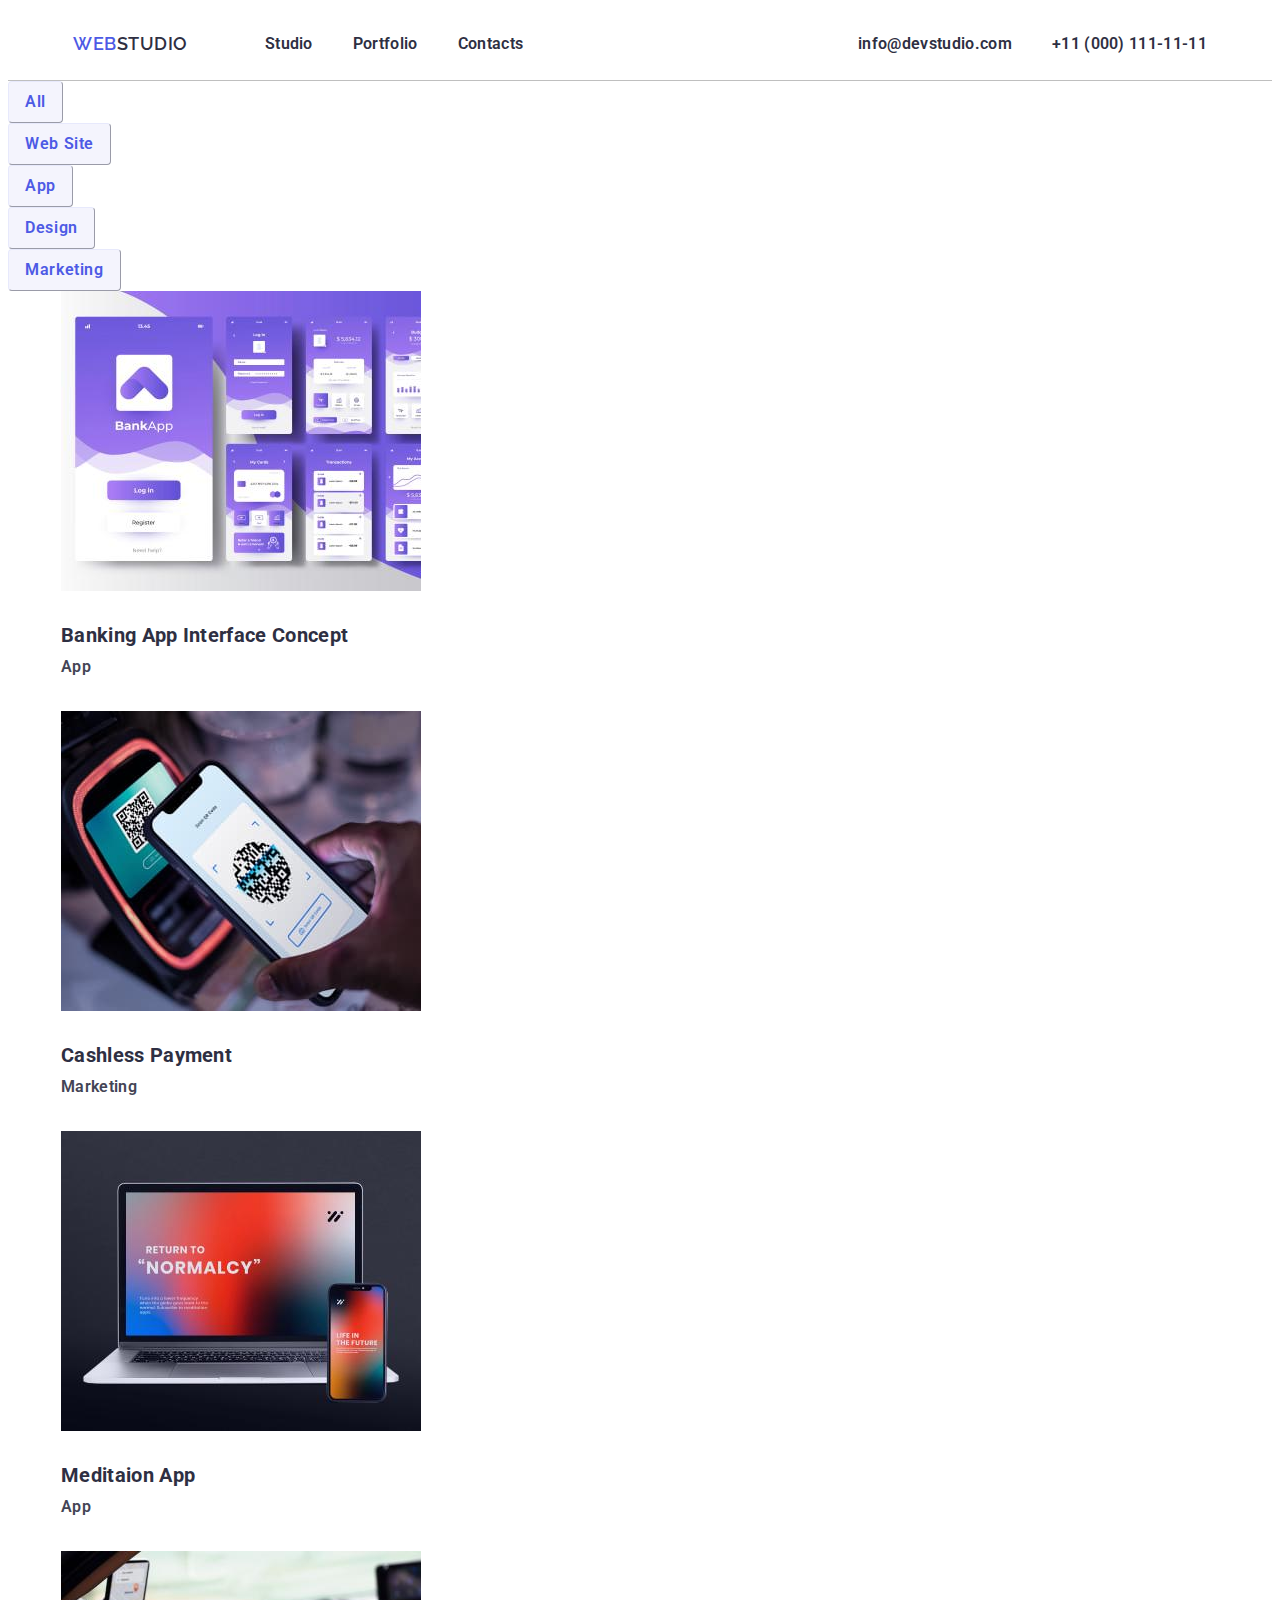
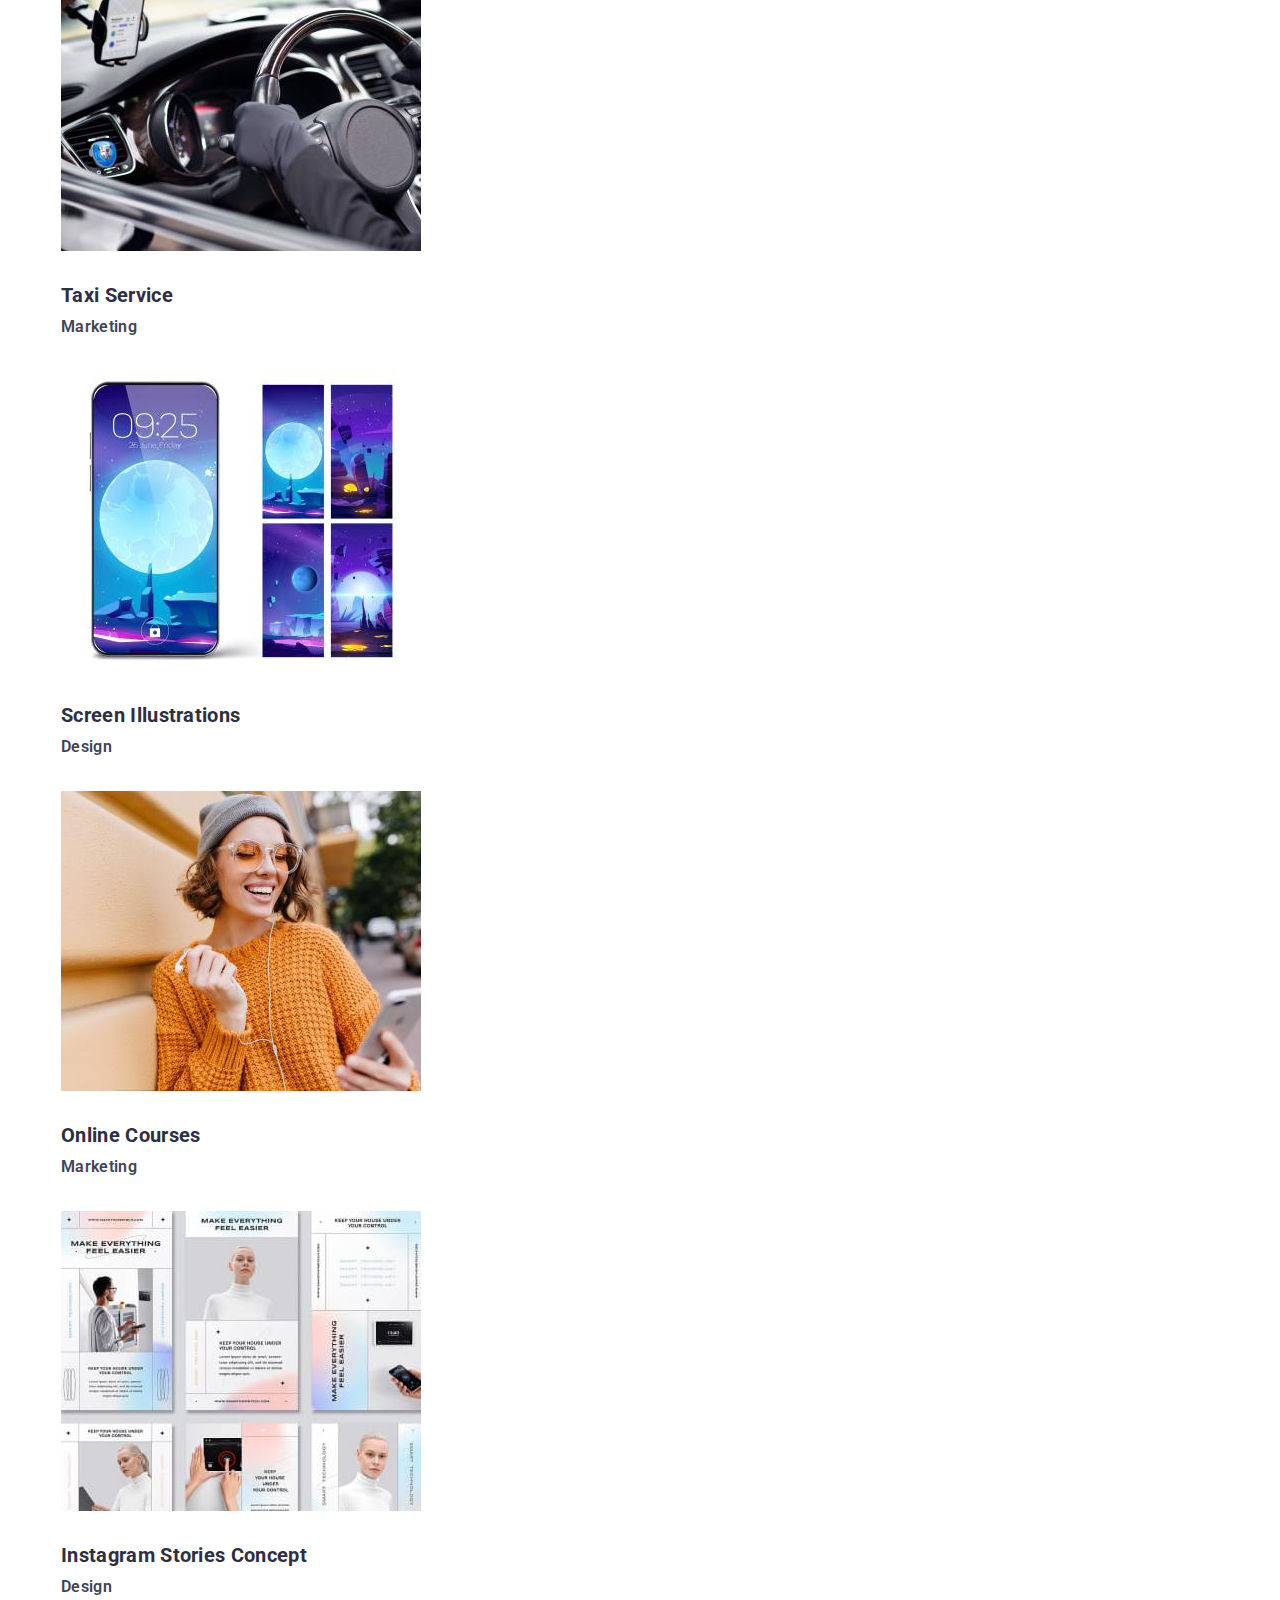
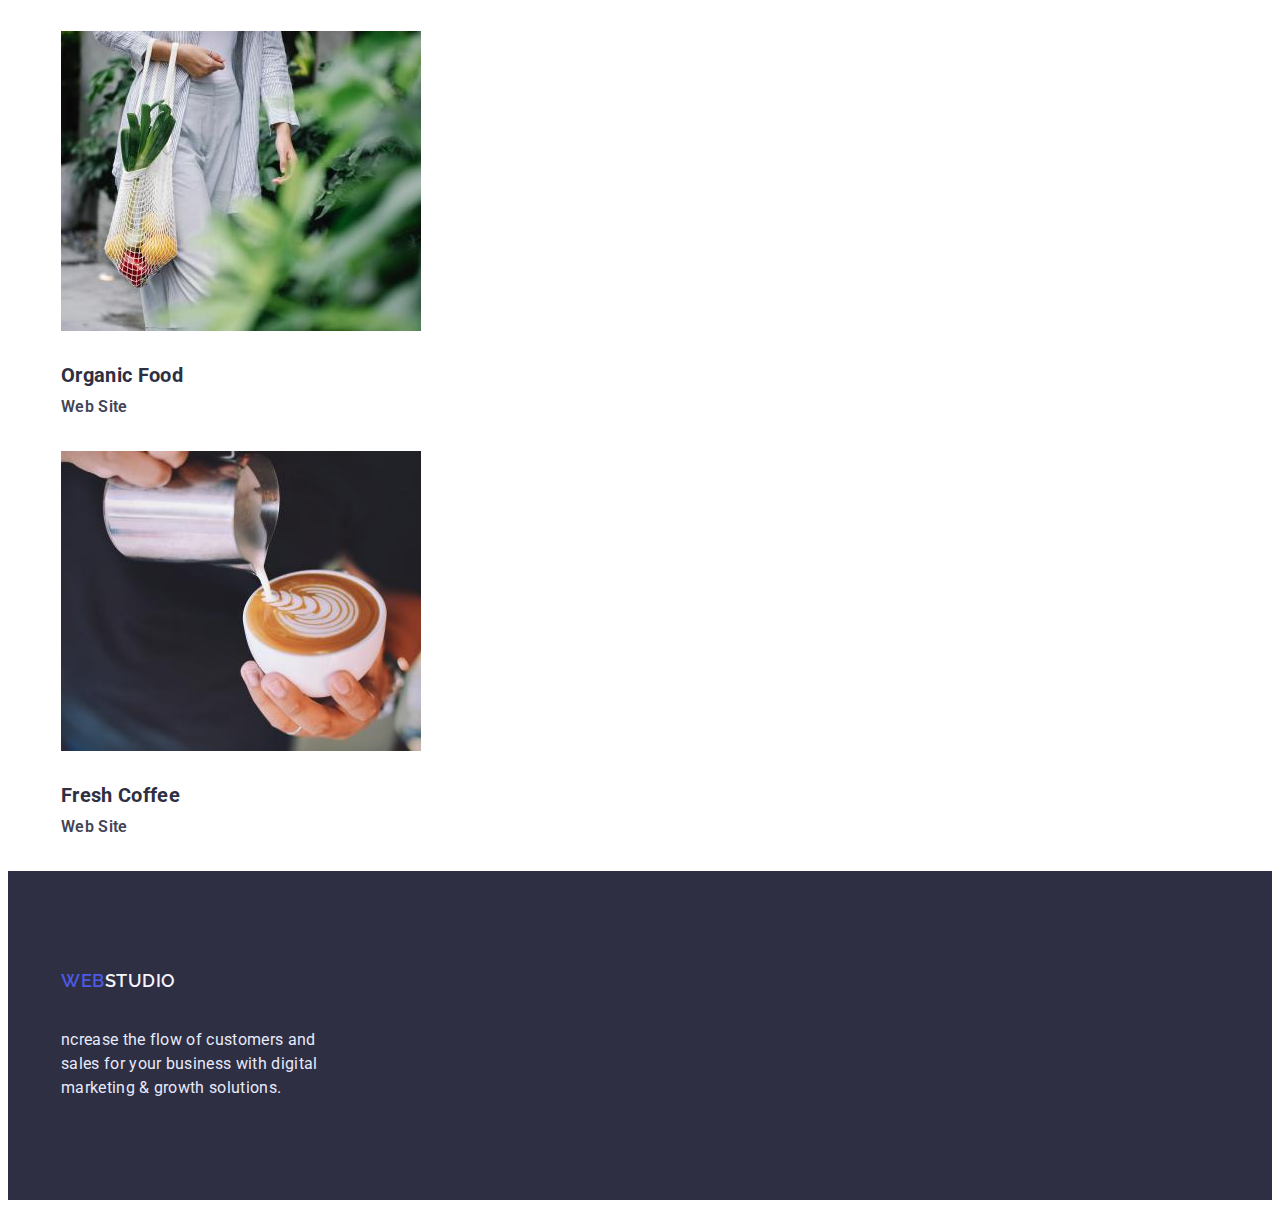
==== portfolio.html @ e579472e "1 сторінка готова" ====
<!DOCTYPE html>
<html lang="en">
  <head>
    <meta charset="UTF-8" />
    <meta http-equiv="X-UA-Compatible" content="IE=edge" />
    <meta name="viewport" content="width=device-width, initial-scale=1.0" />
    <title>Homework 2</title>
    <link rel="preconnect" href="https://fonts.googleapis.com" />
    <link rel="preconnect" href="https://fonts.gstatic.com" crossorigin />
    <link
      href="https://fonts.googleapis.com/css2?family=Raleway:wght@800&family=Roboto:wght@400;500;700;900&display=swap"
      rel="stylesheet"
    />
    <link
      rel="stylesheet"
      href="https://cdnjs.cloudflare.com/ajax/libs/modern-normalize/1.1.0/modern-normalize.min.css"
      integrity="sha512-wpPYUAdjBVSE4KJnH1VR1HeZfpl1ub8YT/NKx4PuQ5NmX2tKuGu6U/JRp5y+Y8XG2tV+wKQpNHVUX03MfMFn9Q=="
      crossorigin="anonymous"
      referrerpolicy="no-referrer"
    />
    <link rel="stylesheet" href="./css/styles.css" />
  </head>

  <body>
    <header class="header-border">
      <div class="container mein-nav">
        <nav class="heder container">
          <a href="./index.html" class="logo decore-link"
            ><p><span class="logo-blu">WEB</span>STUDIO</p></a
          >
          <ul class="site-nav list">
            <li class="item"><a href="./index.html" class="link decore-link">Studio</a></li>
            <li class="item"><a href="./portfolio.html" class="link decore-link">Portfolio</a></li>
            <li class="item"><a href="" class="link decore-link">Contacts</a></li>
          </ul>
        </nav>
        <ul class="site-adress list container">
          <li class="item">
            <a href="mailto:info@devstudio.com" class="link decore-link">info@devstudio.com</a>
          </li>
          <li class="item">
            <a href="tel:+110001111111" class="link decore-link">+11 (000) 111-11-11</a>
          </li>
        </ul>
      </div>
    </header>

    <main>
      <section class="galery">
        <h1 class="visually-hidden">Galery</h1>
        <ul class="filters list">
          <li>
            <button type="button" class="button-filters">All</button>
          </li>
          <li>
            <button type="button" class="button-filters">Web Site</button>
          </li>
          <li>
            <button type="button" class="button-filters">App</button>
          </li>
          <li>
            <button type="button" class="button-filters">Design</button>
          </li>
          <li>
            <button type="button" class="button-filters">Marketing</button>
          </li>
        </ul>
        <div class="container project">
          <ul class="project list">
            <li>
              <a href="" class="decore-link">
                <img
                  src="./images/banking-app.jpg"
                  alt="User Friendly App Design Concepts"
                  width="360"
                  height="300"
                />
                <h2 class="project-title">Banking App Interface Concept</h2>
                <p class="project-text">App</p>
              </a>
            </li>
            <li>
              <a href="" class="decore-link">
                <img
                  src="./images/cashless-payment.jpg"
                  alt="Cashless payment"
                  width="360"
                  height="300"
                />
                <h2 class="project-title">Cashless Payment</h2>
                <p class="project-text">Marketing</p>
              </a>
            </li>
            <li>
              <a href="" class="decore-link">
                <img
                  src="./images/meditation-app.jpg"
                  alt="laptop with phone"
                  width="360"
                  height="300"
                />
                <h2 class="project-title">Meditaion App</h2>
                <p class="project-text">App</p>
              </a>
            </li>
            <li>
              <a href="" class="decore-link">
                <img src="./images/taxi-service.jpg" alt="taxi driver" width="360" height="300" />
                <h2 class="project-title">Taxi Service</h2>
                <p class="project-text">Marketing</p>
              </a>
            </li>
            <li>
              <a href="" class="decore-link">
                <img
                  src="./images/screen-illustrations.jpg"
                  alt="screen illustrations on the phone"
                  width="360"
                  height="300"
                />
                <h2 class="project-title">Screen Illustrations</h2>
                <p class="project-text">Design</p>
              </a>
            </li>
            <li>
              <a href="" class="decore-link">
                <img
                  src="./images/online-courses.jpg"
                  alt="the girl is studying"
                  width="360"
                  height="300"
                />
                <h2 class="project-title">Online Courses</h2>
                <p class="project-text">Marketing</p>
              </a>
            </li>
            <li>
              <a href="" class="decore-link">
                <img
                  src="./images/instagram-stories.jpg"
                  alt="picture for instagram stories"
                  width="360"
                  height="300"
                />
                <h2 class="project-title">Instagram Stories Concept</h2>
                <p class="project-text">Design</p>
              </a>
            </li>
            <li>
              <a href="" class="decore-link">
                <img
                  src="./images/organic-food.jpg"
                  alt="fresh organic food"
                  width="360"
                  height="300"
                />
                <h2 class="project-title">Organic Food</h2>
                <p class="project-text">Web Site</p>
              </a>
            </li>
            <li>
              <a href="" class="decore-link">
                <img
                  src="./images/fresh-coffee.jpg"
                  alt="the cup of coffee"
                  width="360"
                  height="300"
                />
                <h2 class="project-title">Fresh Coffee</h2>
                <p class="project-text">Web Site</p>
              </a>
            </li>
          </ul>
        </div>
      </section>
    </main>
    <footer class="footer">
      <div class="container">
        <a href="./index.html" class="logo logo-white decore-link"
          ><p><span class="logo-blu">WEB</span>STUDIO</p>
        </a>
        <p class="text">
          ncrease the flow of customers and sales for your business with digital marketing & growth
          solutions.
        </p>
      </div>
    </footer>
  </body>
</html>
---- css/styles.css ----
:root {
  --body-text-color: #434455;
  --accent-color: #4d5ae5;
  --dark-bg-color: #2e2f42;
  --light-bg-color: #f4f4fd;
  --basik-light-color: #ffffff;
}

body {
  background-color: var(--basik-light-color);
  color: var(--body-text-color);

  font-family: Roboto, sans-serif;
  font-weight: 600;
  letter-spacing: 0.02em;
}

.list {
  margin: 0;
  padding: 0;
  list-style: none;
}

.container {
  width: 1158px;
  margin: 0 auto;
  padding-left: 12px;
  padding-right: 12px;
}

/* ______heder______ */
.heder {
  align-items: center;
}
.header-border {
  border-bottom: 1px solid rgba(0, 0, 0, 0.25);
}
.logo {
  margin-right: 77px;

  color: var(--dark-bg-color);

  font-family: Raleway, sans-serif;
  font-size: 18px;
  line-height: 1.14;
  letter-spacing: 0.03em;
}

.logo-blu {
  color: var(--accent-color);
}

.decore-link {
  text-decoration: none;
}

.link {
  font-size: 16px;
  line-height: 1.5;
  letter-spacing: 0.02em;
  color: var(body-text-color);
}

.site-nav .link:focus,
.site-nav .link:hover {
  color: var(--body-text-color);
}

.site-nav,
.site-adress,
.heder {
  display: flex;
}

.site-nav .item:not(:last-child),
.site-adress .item:not(:last-child) {
  margin-right: 40px;
}

.site-nav .link:active {
  color: var(--accent-color);
}

.site-adress .link:focus,
.site-adress .link:hover {
  color: var(--accent-color);
}

.site-nav .link,
.site-adress .link {
  color: var(--dark-bg-color);
  display: block;
  padding-top: 24px;
  padding-bottom: 24px;
}

.site-adress a {
  color: #434455;
}

.site-adress {
  margin-left: auto;
  justify-content: flex-end;
}

.mein-nav {
  display: flex;
  align-items: center;
  /* justify-content: flex-start; */
}

/* ______ Hero_____ */

.hero {
  background-color: var(--dark-bg-color);
  text-align: center;
  padding-top: 192px;
  padding-bottom: 192px;
}

.hero-title {
  color: var(--basik-light-color);

  font-size: 56px;
  line-height: 1.07;
  margin-top: 0;
  margin-bottom: 48px;
}

.button-hero {
  cursor: pointer;
  background-color: var(--accent-color);
  color: var(--basik-light-color);
  border: none;
  border-radius: 4px;
  padding: 16px 32px;
  display: inline-block;

  font-family: inherit;
  font-weight: 600;
  font-size: 16px;
  line-height: 1.12;
  letter-spacing: 0.04em;
}

.button-hero:hover,
.button-hero:focus {
  background-color: var(--accent-color);
  color: var(--basik-light-color);
}

.button-hero:active {
  background-color: #404bbf;
  color: var(--basik-white-color);
}

/* ____advantages_____ */

.advantages {
  padding-top: 120px;
  padding-bottom: 120px;
}

.box {
  display: flex;
  flex-wrap: wrap;
  padding: 0;
  margin: 0;
  gap: 24px;
}

.box-list {
  flex-basis: calc((100% - 3 * 24px) / 4);
}

.visually-hidden {
  position: absolute;
  width: 1px;
  height: 1px;
  margin: -1px;
  border: 0;
  padding: 0;

  white-space: nowrap;
  clip-path: inset(100%);
  clip: rect(0 0 0 0);
  overflow: hidden;
}

.title {
  font-size: 20px;
  line-height: 1.2;
  margin-bottom: 8px;
}

.advantages h3,
.team h3 {
  color: var(--dark-bg-color);
  margin-top: 0;
}

.advantages-text {
  margin: 0;
  font-weight: 400;
}

.advantages-text,
.team-text,
.project-text {
  font-size: 16px;
  line-height: 1.5;
  color: var(--body-text-color);
}

/* _____works_____ */

.works {
}

.items {
  display: flex;
  flex-wrap: wrap;
  padding: 0;
  margin: 0;
  gap: 24px;
  margin-bottom: 120px;
}

.items-list {
  flex-basis: calc((100% - 2 * 24px) / 3);
}

/* .items .items-list:not(:last-child) {
  margin-right: 24px;
} */

.works-title,
.team-title {
  font-size: 36px;
  line-height: 1.11;
  text-align: center;
  color: var(--dark-bg-color);
  margin-top: 0;
  margin-bottom: 72px;
}

.list img {
  display: block;
}

/* _____team_____ */

.team-title {
  padding-top: 120px;
}

.card {
  display: flex;
  flex-wrap: wrap;
  padding: 0;
  margin: 0;
  gap: 24px;
}

.card-item {
  flex-basis: calc((100% - 3 * 24px) / 4);
  padding-bottom: 120px;
}

.team {
  background-color: var(--light-bg-color);
}

.team .name {
  font-size: 20px;
  line-height: 1.2;
  margin-top: 32px;
  margin-bottom: 8px;
}

.team-text {
  margin: 0;
  padding-bottom: 32px;
}

/* _____filters_____ */

.button-filters {
  background-color: var(--light-bg-color);
  color: var(--accent-color);
  border-width: 1px;
  border-color: #e7e9fc;
  cursor: pointer;

  font-family: inherit;
  font-weight: 600;
  font-size: 16px;
  line-height: 1.5;
  letter-spacing: 0.04em;
  padding: 8px 16px;
  border-radius: 4px;
}

.button-filters:hover,
.button-filters:focus {
  background-color: var(--accent-color);
  color: var(--basik-light-color);
}

.button-filters:active {
  background-color: var(--accent-color);
  color: var(--basik-light-color);
}

/* _____project_____ */

.container .project {
  margin-top: 0;
}

.project-title {
  font-size: 20px;
  line-height: 1.2;
  color: var(--dark-bg-color);
  margin-top: 32px;
  margin-bottom: 0;
}

.project-text {
  color: var(--body-text-color);
  margin-top: 8px;
  margin-bottom: 32px;
}

/* ______footer_____ */

.footer {
  background-color: var(--dark-bg-color);
}

.logo-white {
  color: var(--light-bg-color);
}

.footer .text {
  color: #e7e9fc;

  font-style: normal;
  font-size: 16px;
  line-height: 1.5;
  margin: 0;
}

.footer .container {
  padding-top: 100px;
  padding-bottom: 100px;
}

.footer .logo p {
  margin-top: 0;
  margin-bottom: 16px;
}

.text {
  width: 264px;
  font-weight: 400;
}
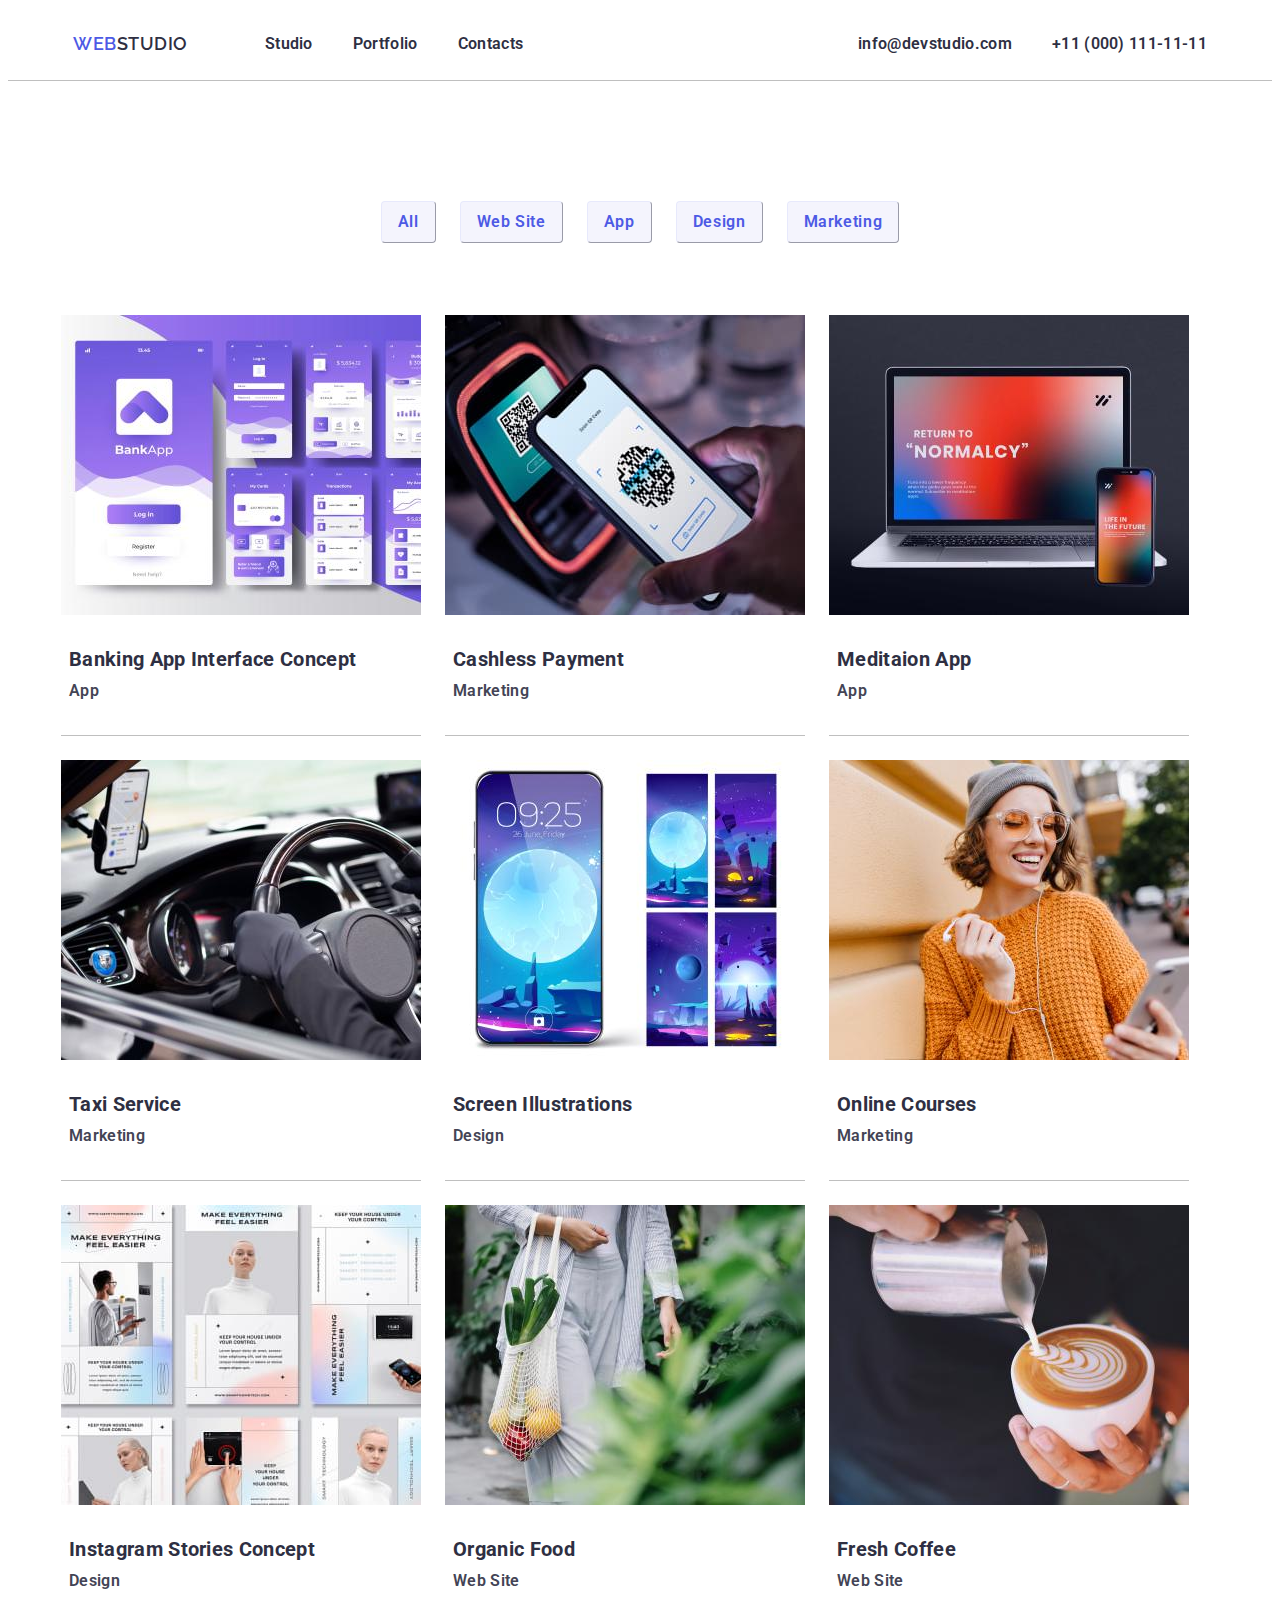
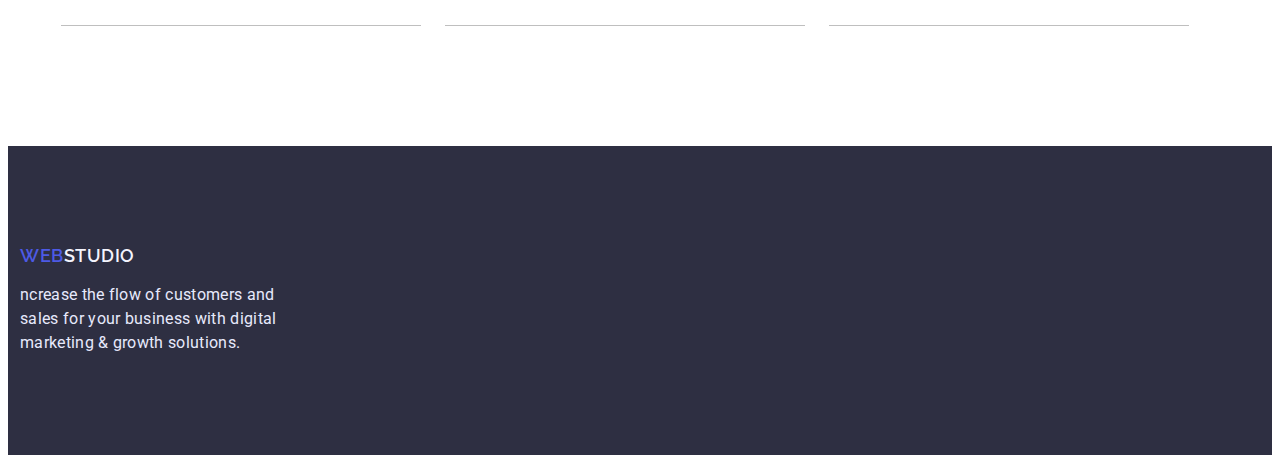
==== commit 9c643785: "дз -3" ====
--- a/portfolio.html
+++ b/portfolio.html
@@ -46,143 +46,216 @@
     </header>
 
     <main>
-      <section class="galery">
+      <section class="galery section">
         <h1 class="visually-hidden">Galery</h1>
-        <ul class="filters list">
-          <li>
-            <button type="button" class="button-filters">All</button>
-          </li>
-          <li>
-            <button type="button" class="button-filters">Web Site</button>
-          </li>
-          <li>
-            <button type="button" class="button-filters">App</button>
-          </li>
-          <li>
-            <button type="button" class="button-filters">Design</button>
-          </li>
-          <li>
-            <button type="button" class="button-filters">Marketing</button>
-          </li>
-        </ul>
+        <div class="container">
+          <ul class="filters list">
+            <li>
+              <button type="button" class="button-filters">All</button>
+            </li>
+            <li>
+              <button type="button" class="button-filters">Web Site</button>
+            </li>
+            <li>
+              <button type="button" class="button-filters">App</button>
+            </li>
+            <li>
+              <button type="button" class="button-filters">Design</button>
+            </li>
+            <li>
+              <button type="button" class="button-filters">Marketing</button>
+            </li>
+          </ul>
+        </div>
+
         <div class="container project">
-          <ul class="project list">
-            <li>
-              <a href="" class="decore-link">
-                <img
-                  src="./images/banking-app.jpg"
-                  alt="User Friendly App Design Concepts"
-                  width="360"
-                  height="300"
-                />
-                <h2 class="project-title">Banking App Interface Concept</h2>
-                <p class="project-text">App</p>
-              </a>
-            </li>
-            <li>
-              <a href="" class="decore-link">
-                <img
-                  src="./images/cashless-payment.jpg"
-                  alt="Cashless payment"
-                  width="360"
-                  height="300"
-                />
-                <h2 class="project-title">Cashless Payment</h2>
-                <p class="project-text">Marketing</p>
-              </a>
-            </li>
-            <li>
-              <a href="" class="decore-link">
-                <img
-                  src="./images/meditation-app.jpg"
-                  alt="laptop with phone"
-                  width="360"
-                  height="300"
-                />
-                <h2 class="project-title">Meditaion App</h2>
-                <p class="project-text">App</p>
-              </a>
-            </li>
-            <li>
-              <a href="" class="decore-link">
-                <img src="./images/taxi-service.jpg" alt="taxi driver" width="360" height="300" />
-                <h2 class="project-title">Taxi Service</h2>
-                <p class="project-text">Marketing</p>
-              </a>
-            </li>
-            <li>
-              <a href="" class="decore-link">
-                <img
-                  src="./images/screen-illustrations.jpg"
-                  alt="screen illustrations on the phone"
-                  width="360"
-                  height="300"
-                />
-                <h2 class="project-title">Screen Illustrations</h2>
-                <p class="project-text">Design</p>
-              </a>
-            </li>
-            <li>
-              <a href="" class="decore-link">
-                <img
-                  src="./images/online-courses.jpg"
-                  alt="the girl is studying"
-                  width="360"
-                  height="300"
-                />
-                <h2 class="project-title">Online Courses</h2>
-                <p class="project-text">Marketing</p>
-              </a>
-            </li>
-            <li>
-              <a href="" class="decore-link">
-                <img
-                  src="./images/instagram-stories.jpg"
-                  alt="picture for instagram stories"
-                  width="360"
-                  height="300"
-                />
-                <h2 class="project-title">Instagram Stories Concept</h2>
-                <p class="project-text">Design</p>
-              </a>
-            </li>
-            <li>
-              <a href="" class="decore-link">
-                <img
-                  src="./images/organic-food.jpg"
-                  alt="fresh organic food"
-                  width="360"
-                  height="300"
-                />
-                <h2 class="project-title">Organic Food</h2>
-                <p class="project-text">Web Site</p>
-              </a>
-            </li>
-            <li>
-              <a href="" class="decore-link">
-                <img
-                  src="./images/fresh-coffee.jpg"
-                  alt="the cup of coffee"
-                  width="360"
-                  height="300"
-                />
-                <h2 class="project-title">Fresh Coffee</h2>
-                <p class="project-text">Web Site</p>
-              </a>
+          <ul class="project list picture">
+            <li class="project-item">
+              <article class="pic">
+                <div class="pic-thumb">
+                  <a href="" class="decore-link">
+                    <img
+                      src="./images/banking-app.jpg"
+                      alt="User Friendly App Design Concepts"
+                      width="360"
+                      height="300"
+                    />
+                    <div class="project-contetnt">
+                      <h2 class="project-title">Banking App Interface Concept</h2>
+                      <p class="project-text">App</p>
+                    </div>
+                  </a>
+                </div>
+              </article>
+            </li>
+
+            <li class="project-item">
+              <article class="pic">
+                <div class="pic-thumb">
+                  <a href="" class="decore-link">
+                    <img
+                      src="./images/cashless-payment.jpg"
+                      alt="Cashless payment"
+                      width="360"
+                      height="300"
+                    />
+                    <div class="project-contetnt">
+                      <h2 class="project-title">Cashless Payment</h2>
+                      <p class="project-text">Marketing</p>
+                    </div>
+                  </a>
+                </div>
+              </article>
+            </li>
+
+            <li class="project-item">
+              <article class="pic">
+                <div class="pic-thumb">
+                  <a href="" class="decore-link">
+                    <img
+                      src="./images/meditation-app.jpg"
+                      alt="laptop with phone"
+                      width="360"
+                      height="300"
+                    />
+                    <div class="project-contetnt">
+                      <h2 class="project-title">Meditaion App</h2>
+                      <p class="project-text">App</p>
+                    </div>
+                  </a>
+                </div>
+              </article>
+            </li>
+
+            <li class="project-item">
+              <article class="pic">
+                <div class="pic-thumb">
+                  <a href="" class="decore-link">
+                    <img
+                      src="./images/taxi-service.jpg"
+                      alt="taxi driver"
+                      width="360"
+                      height="300"
+                    />
+                    <div class="project-contetnt">
+                      <h2 class="project-title">Taxi Service</h2>
+                      <p class="project-text">Marketing</p>
+                    </div>
+                  </a>
+                </div>
+              </article>
+            </li>
+
+            <li class="project-item">
+              <article class="pic">
+                <div class="pic-thumb">
+                  <a href="" class="decore-link">
+                    <img
+                      src="./images/screen-illustrations.jpg"
+                      alt="screen illustrations on the phone"
+                      width="360"
+                      height="300"
+                    />
+                    <div class="project-contetnt">
+                      <h2 class="project-title">Screen Illustrations</h2>
+                      <p class="project-text">Design</p>
+                    </div>
+                  </a>
+                </div>
+              </article>
+            </li>
+
+            <li class="project-item">
+              <article class="pic">
+                <div class="pic-thumb">
+                  <a href="" class="decore-link">
+                    <img
+                      src="./images/online-courses.jpg"
+                      alt="the girl is studying"
+                      width="360"
+                      height="300"
+                    />
+                    <div class="project-contetnt">
+                      <h2 class="project-title">Online Courses</h2>
+                      <p class="project-text">Marketing</p>
+                    </div>
+                  </a>
+                </div>
+              </article>
+            </li>
+
+            <li class="project-item">
+              <article class="pic">
+                <div class="pic-thumb">
+                  <a href="" class="decore-link">
+                    <img
+                      src="./images/instagram-stories.jpg"
+                      alt="picture for instagram stories"
+                      width="360"
+                      height="300"
+                    />
+                    <div class="project-contetnt">
+                      <h2 class="project-title">Instagram Stories Concept</h2>
+                      <p class="project-text">Design</p>
+                    </div>
+                  </a>
+                </div>
+              </article>
+            </li>
+
+            <li class="project-item">
+              <article class="pic">
+                <div class="pic-thumb">
+                  <a href="" class="decore-link">
+                    <img
+                      src="./images/organic-food.jpg"
+                      alt="fresh organic food"
+                      width="360"
+                      height="300"
+                    />
+                    <div class="project-contetnt">
+                      <h2 class="project-title">Organic Food</h2>
+                      <p class="project-text">Web Site</p>
+                    </div>
+                  </a>
+                </div>
+              </article>
+            </li>
+
+            <li class="project-item">
+              <article class="pic">
+                <div class="pic-thumb">
+                  <a href="" class="decore-link">
+                    <img
+                      src="./images/fresh-coffee.jpg"
+                      alt="the cup of coffee"
+                      width="360"
+                      height="300"
+                    />
+                    <div class="project-contetnt">
+                      <h2 class="project-title">Fresh Coffee</h2>
+                      <p class="project-text">Web Site</p>
+                    </div>
+                  </a>
+                </div>
+              </article>
             </li>
           </ul>
         </div>
       </section>
     </main>
+
     <footer class="footer">
       <div class="container">
-        <a href="./index.html" class="logo logo-white decore-link"
-          ><p><span class="logo-blu">WEB</span>STUDIO</p>
-        </a>
-        <p class="text">
-          ncrease the flow of customers and sales for your business with digital marketing & growth
-          solutions.
-        </p>
+        <div class="info">
+          <a href="./index.html" class="logo logo-white decore-link">
+            <p><span class="logo-blu">WEB</span>STUDIO</p>
+          </a>
+          <p class="text">
+            ncrease the flow of customers and sales for your business with digital marketing &
+            growth solutions.
+          </p>
+        </div>
       </div>
     </footer>
   </body>
--- a/css/styles.css
+++ b/css/styles.css
@@ -114,12 +114,16 @@
 .hero {
   background-color: var(--dark-bg-color);
   text-align: center;
+
   padding-top: 192px;
   padding-bottom: 192px;
 }
 
 .hero-title {
   color: var(--basik-light-color);
+  /* width: 492px; */
+  display: block;
+  box-sizing: inherit;
 
   font-size: 56px;
   line-height: 1.07;
@@ -156,7 +160,7 @@
 
 /* ____advantages_____ */
 
-.advantages {
+.section {
   padding-top: 120px;
   padding-bottom: 120px;
 }
@@ -214,9 +218,6 @@
 
 /* _____works_____ */
 
-.works {
-}
-
 .items {
   display: flex;
   flex-wrap: wrap;
@@ -229,10 +230,6 @@
 .items-list {
   flex-basis: calc((100% - 2 * 24px) / 3);
 }
-
-/* .items .items-list:not(:last-child) {
-  margin-right: 24px;
-} */
 
 .works-title,
 .team-title {
@@ -250,9 +247,9 @@
 
 /* _____team_____ */
 
-.team-title {
+/* .team-title {
   padding-top: 120px;
-}
+} */
 
 .card {
   display: flex;
@@ -264,7 +261,6 @@
 
 .card-item {
   flex-basis: calc((100% - 3 * 24px) / 4);
-  padding-bottom: 120px;
 }
 
 .team {
@@ -284,6 +280,16 @@
 }
 
 /* _____filters_____ */
+
+.filters {
+  display: flex;
+  justify-content: center;
+  margin-bottom: 72px;
+}
+
+.filters li:not(:last-child) {
+  margin-right: 24px;
+}
 
 .button-filters {
   background-color: var(--light-bg-color);
@@ -318,18 +324,38 @@
   margin-top: 0;
 }
 
+.picture {
+  display: flex;
+  flex-wrap: wrap;
+  padding: 0;
+  margin: 0;
+  gap: 24px;
+}
+
+.project-item {
+  flex-basis: calc((100% - 3 * 24px) / 4);
+}
+
+.project-contetnt {
+  padding: 32px 0 32px 8px;
+}
+
 .project-title {
   font-size: 20px;
   line-height: 1.2;
   color: var(--dark-bg-color);
-  margin-top: 32px;
-  margin-bottom: 0;
+
+  margin: 0;
 }
 
 .project-text {
   color: var(--body-text-color);
   margin-top: 8px;
-  margin-bottom: 32px;
+  margin-bottom: 0;
+}
+
+.pic {
+  border-bottom: 1px solid rgba(0, 0, 0, 0.25);
 }
 
 /* ______footer_____ */
@@ -344,24 +370,32 @@
 
 .footer .text {
   color: #e7e9fc;
-
+  font-weight: 400;
   font-style: normal;
+
   font-size: 16px;
   line-height: 1.5;
-  margin: 0;
+  margin-top: 16px;
+  padding: 0;
 }
 
 .footer .container {
   padding-top: 100px;
   padding-bottom: 100px;
-}
-
-.footer .logo p {
+  margin: 0;
+}
+
+.footer .logo {
   margin-top: 0;
   margin-bottom: 16px;
-}
-
-.text {
+  margin-right: 0;
+  padding: 0;
+}
+
+.footer p {
+  margin: 0;
+}
+.info {
   width: 264px;
-  font-weight: 400;
-}
+  margin: 0;
+}
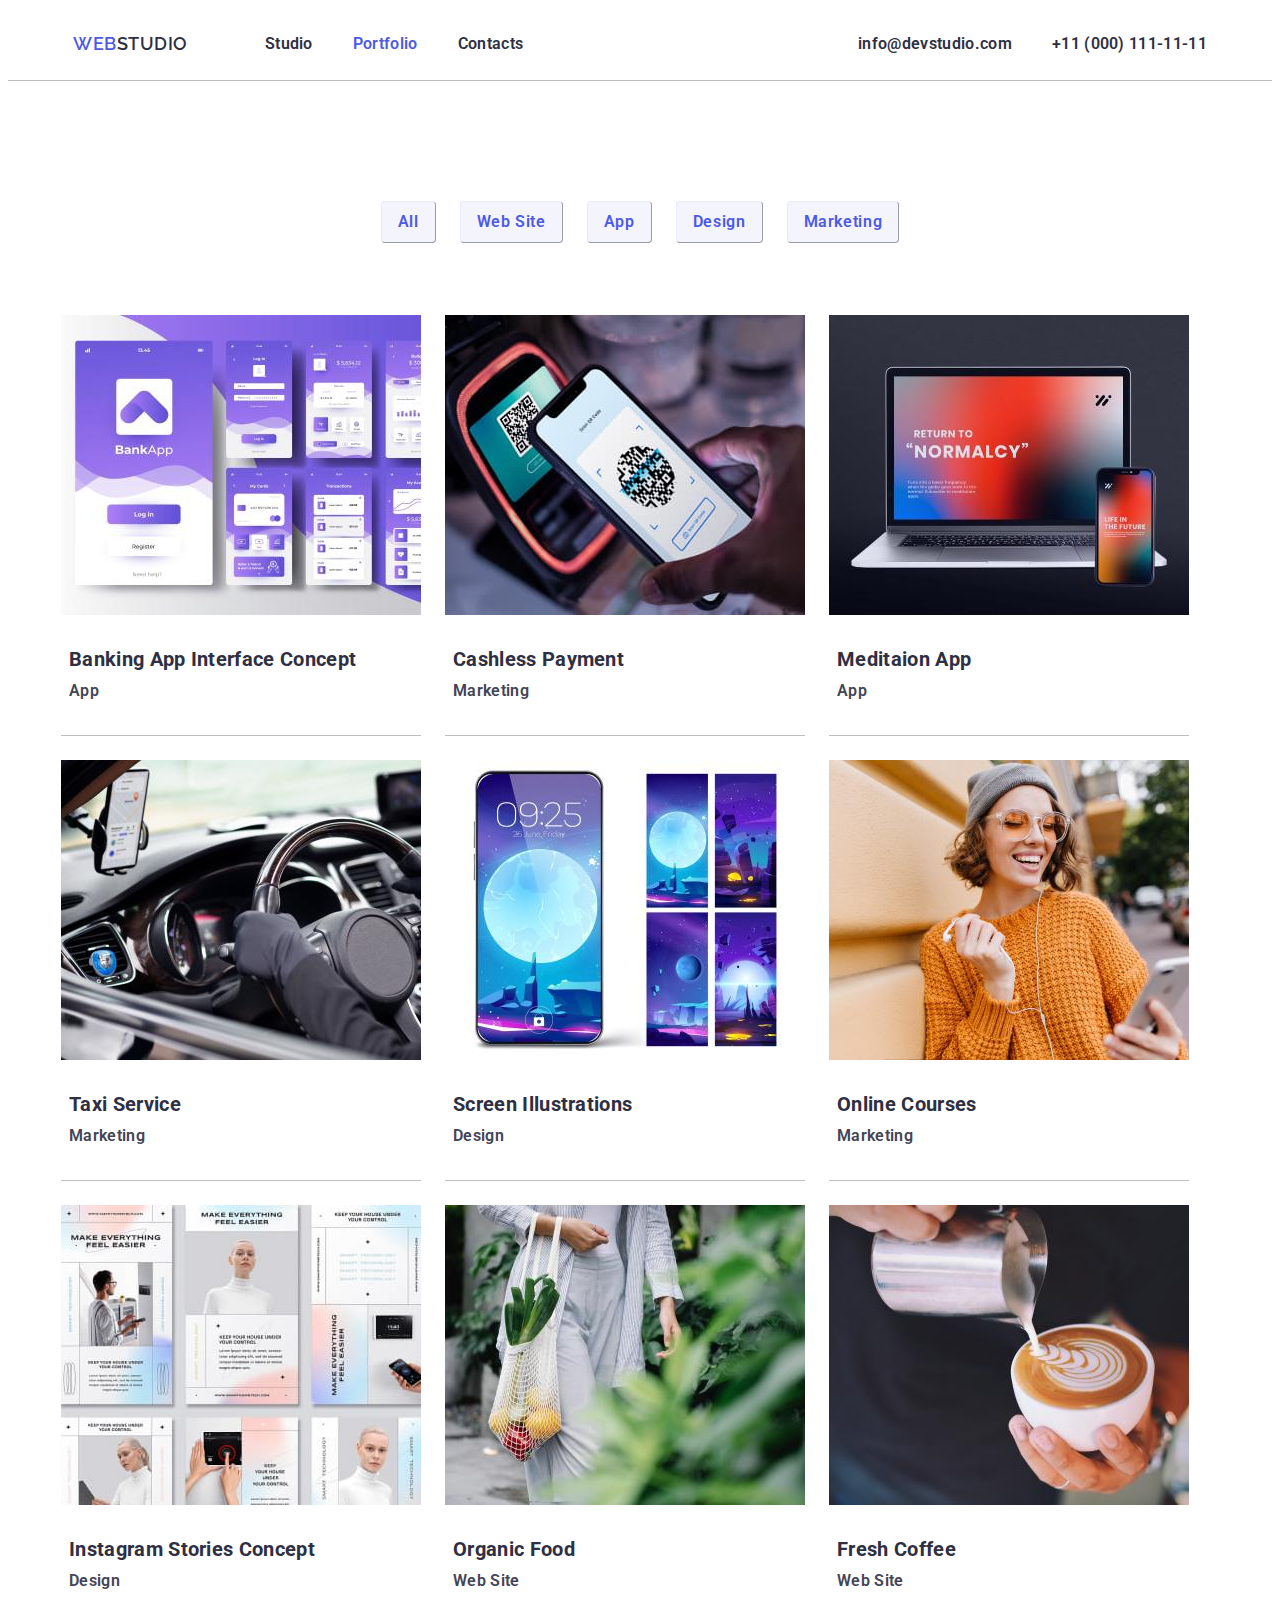
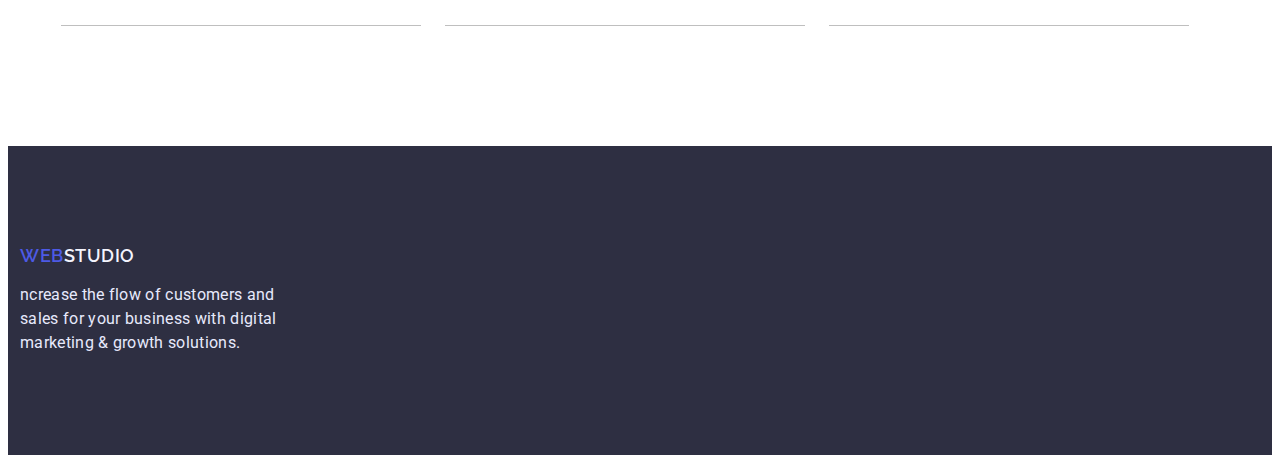
==== commit 803deac6: "додала .current" ====
--- a/portfolio.html
+++ b/portfolio.html
@@ -30,7 +30,9 @@
           >
           <ul class="site-nav list">
             <li class="item"><a href="./index.html" class="link decore-link">Studio</a></li>
-            <li class="item"><a href="./portfolio.html" class="link decore-link">Portfolio</a></li>
+            <li class="item">
+              <a href="./portfolio.html" class="link decore-link current">Portfolio</a>
+            </li>
             <li class="item"><a href="" class="link decore-link">Contacts</a></li>
           </ul>
         </nav>
--- a/css/styles.css
+++ b/css/styles.css
@@ -28,6 +28,10 @@
   padding-right: 12px;
 }
 
+.site-nav .current {
+  color: var(--accent-color);
+}
+
 /* ______heder______ */
 .heder {
   align-items: center;
@@ -92,6 +96,10 @@
   display: block;
   padding-top: 24px;
   padding-bottom: 24px;
+}
+
+.site-nav .current {
+  color: var(--accent-color);
 }
 
 .site-adress a {
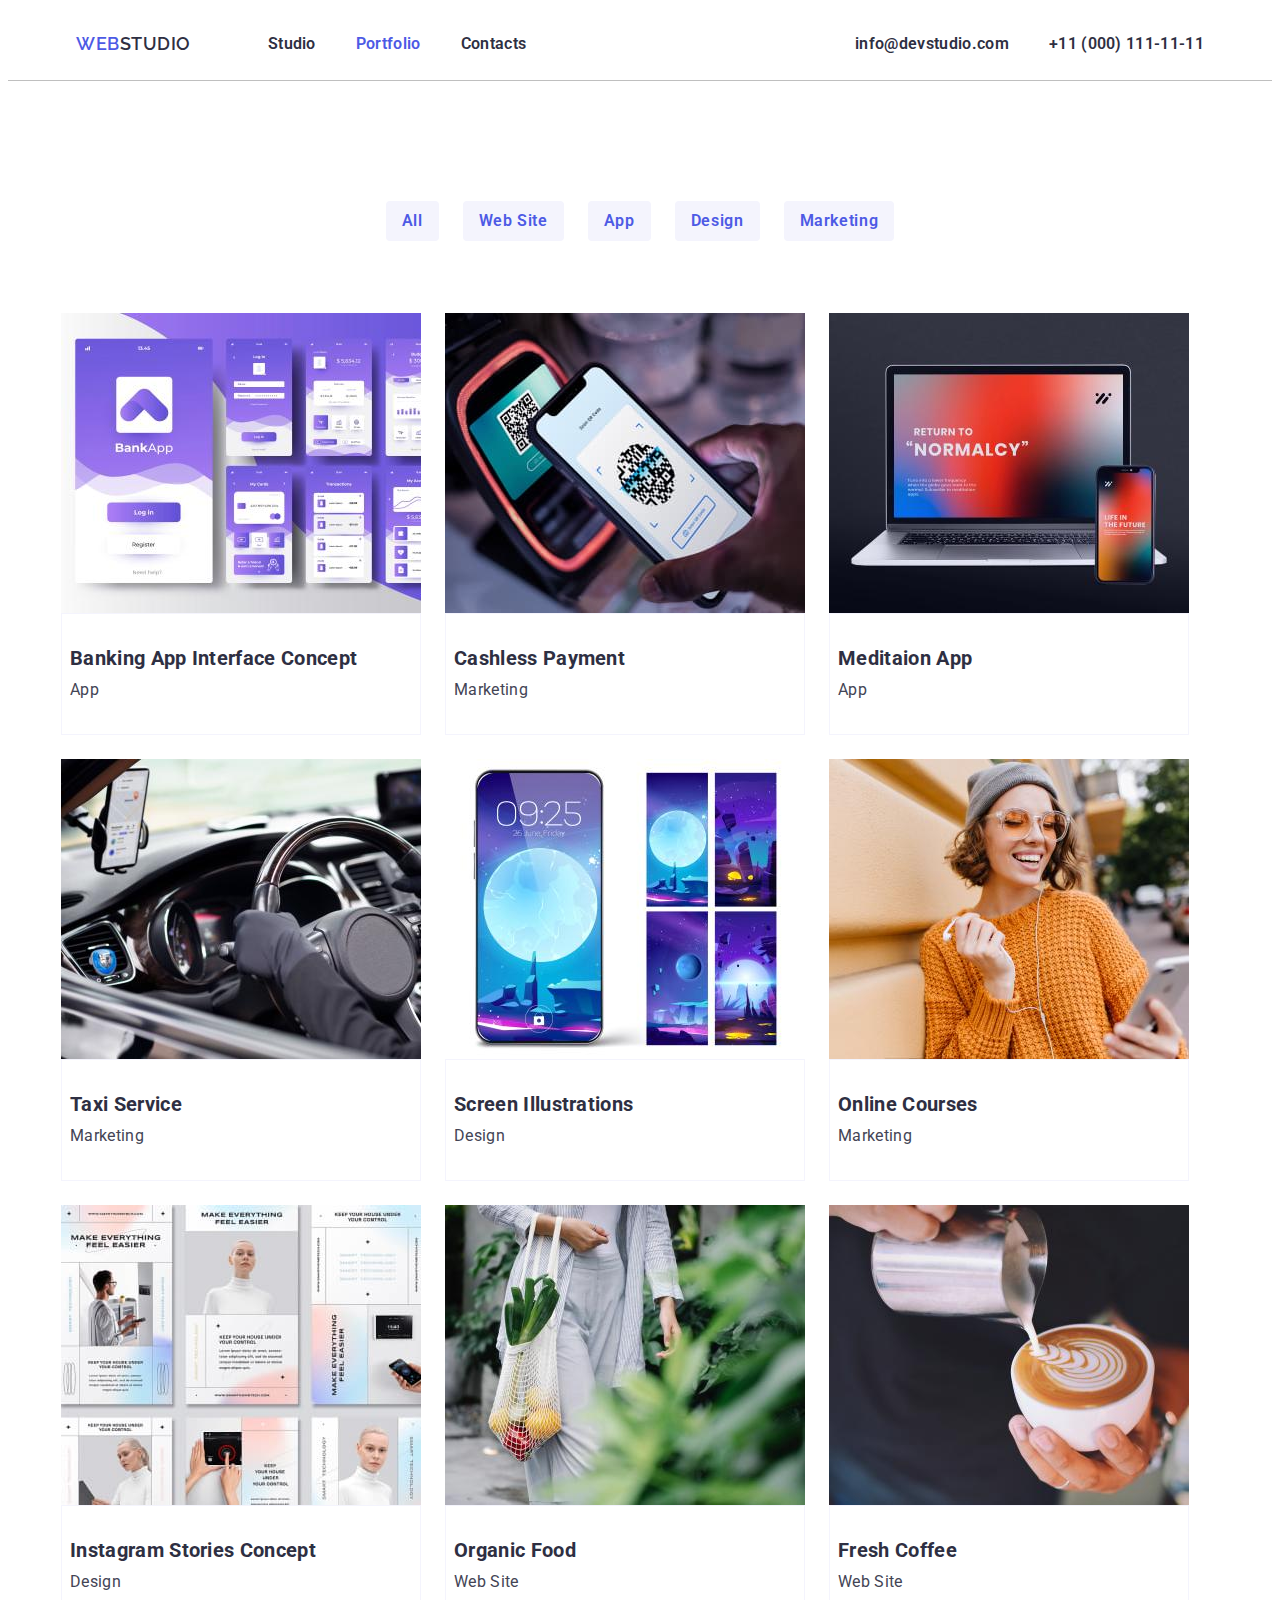
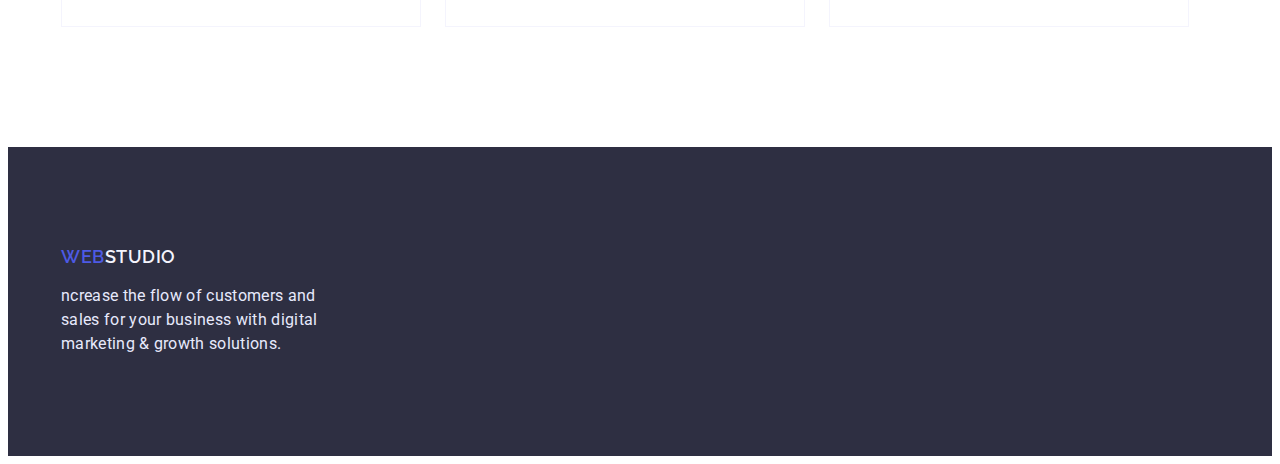
==== commit 71601837: "робота над помилками" ====
--- a/portfolio.html
+++ b/portfolio.html
@@ -49,8 +49,8 @@
 
     <main>
       <section class="galery section">
-        <h1 class="visually-hidden">Galery</h1>
         <div class="container">
+          <h1 class="visually-hidden">Galery</h1>
           <ul class="filters list">
             <li>
               <button type="button" class="button-filters">All</button>
@@ -68,179 +68,136 @@
               <button type="button" class="button-filters">Marketing</button>
             </li>
           </ul>
-        </div>
-
-        <div class="container project">
+
           <ul class="project list picture">
             <li class="project-item">
-              <article class="pic">
-                <div class="pic-thumb">
-                  <a href="" class="decore-link">
-                    <img
-                      src="./images/banking-app.jpg"
-                      alt="User Friendly App Design Concepts"
-                      width="360"
-                      height="300"
-                    />
-                    <div class="project-contetnt">
-                      <h2 class="project-title">Banking App Interface Concept</h2>
-                      <p class="project-text">App</p>
-                    </div>
-                  </a>
-                </div>
-              </article>
-            </li>
-
-            <li class="project-item">
-              <article class="pic">
-                <div class="pic-thumb">
-                  <a href="" class="decore-link">
-                    <img
-                      src="./images/cashless-payment.jpg"
-                      alt="Cashless payment"
-                      width="360"
-                      height="300"
-                    />
-                    <div class="project-contetnt">
-                      <h2 class="project-title">Cashless Payment</h2>
-                      <p class="project-text">Marketing</p>
-                    </div>
-                  </a>
-                </div>
-              </article>
-            </li>
-
-            <li class="project-item">
-              <article class="pic">
-                <div class="pic-thumb">
-                  <a href="" class="decore-link">
-                    <img
-                      src="./images/meditation-app.jpg"
-                      alt="laptop with phone"
-                      width="360"
-                      height="300"
-                    />
-                    <div class="project-contetnt">
-                      <h2 class="project-title">Meditaion App</h2>
-                      <p class="project-text">App</p>
-                    </div>
-                  </a>
-                </div>
-              </article>
-            </li>
-
-            <li class="project-item">
-              <article class="pic">
-                <div class="pic-thumb">
-                  <a href="" class="decore-link">
-                    <img
-                      src="./images/taxi-service.jpg"
-                      alt="taxi driver"
-                      width="360"
-                      height="300"
-                    />
-                    <div class="project-contetnt">
-                      <h2 class="project-title">Taxi Service</h2>
-                      <p class="project-text">Marketing</p>
-                    </div>
-                  </a>
-                </div>
-              </article>
-            </li>
-
-            <li class="project-item">
-              <article class="pic">
-                <div class="pic-thumb">
-                  <a href="" class="decore-link">
-                    <img
-                      src="./images/screen-illustrations.jpg"
-                      alt="screen illustrations on the phone"
-                      width="360"
-                      height="300"
-                    />
-                    <div class="project-contetnt">
-                      <h2 class="project-title">Screen Illustrations</h2>
-                      <p class="project-text">Design</p>
-                    </div>
-                  </a>
-                </div>
-              </article>
-            </li>
-
-            <li class="project-item">
-              <article class="pic">
-                <div class="pic-thumb">
-                  <a href="" class="decore-link">
-                    <img
-                      src="./images/online-courses.jpg"
-                      alt="the girl is studying"
-                      width="360"
-                      height="300"
-                    />
-                    <div class="project-contetnt">
-                      <h2 class="project-title">Online Courses</h2>
-                      <p class="project-text">Marketing</p>
-                    </div>
-                  </a>
-                </div>
-              </article>
-            </li>
-
-            <li class="project-item">
-              <article class="pic">
-                <div class="pic-thumb">
-                  <a href="" class="decore-link">
-                    <img
-                      src="./images/instagram-stories.jpg"
-                      alt="picture for instagram stories"
-                      width="360"
-                      height="300"
-                    />
-                    <div class="project-contetnt">
-                      <h2 class="project-title">Instagram Stories Concept</h2>
-                      <p class="project-text">Design</p>
-                    </div>
-                  </a>
-                </div>
-              </article>
-            </li>
-
-            <li class="project-item">
-              <article class="pic">
-                <div class="pic-thumb">
-                  <a href="" class="decore-link">
-                    <img
-                      src="./images/organic-food.jpg"
-                      alt="fresh organic food"
-                      width="360"
-                      height="300"
-                    />
-                    <div class="project-contetnt">
-                      <h2 class="project-title">Organic Food</h2>
-                      <p class="project-text">Web Site</p>
-                    </div>
-                  </a>
-                </div>
-              </article>
-            </li>
-
-            <li class="project-item">
-              <article class="pic">
-                <div class="pic-thumb">
-                  <a href="" class="decore-link">
-                    <img
-                      src="./images/fresh-coffee.jpg"
-                      alt="the cup of coffee"
-                      width="360"
-                      height="300"
-                    />
-                    <div class="project-contetnt">
-                      <h2 class="project-title">Fresh Coffee</h2>
-                      <p class="project-text">Web Site</p>
-                    </div>
-                  </a>
-                </div>
-              </article>
+              <a href="" class="decore-link">
+                <img
+                  src="./images/banking-app.jpg"
+                  alt="User Friendly App Design Concepts"
+                  width="360"
+                  height="300"
+                />
+                <div class="project-contetnt">
+                  <h2 class="project-title">Banking App Interface Concept</h2>
+                  <p class="project-text">App</p>
+                </div>
+              </a>
+            </li>
+
+            <li class="project-item">
+              <a href="" class="decore-link">
+                <img
+                  src="./images/cashless-payment.jpg"
+                  alt="Cashless payment"
+                  width="360"
+                  height="300"
+                />
+                <div class="project-contetnt">
+                  <h2 class="project-title">Cashless Payment</h2>
+                  <p class="project-text">Marketing</p>
+                </div>
+              </a>
+            </li>
+
+            <li class="project-item">
+              <a href="" class="decore-link">
+                <img
+                  src="./images/meditation-app.jpg"
+                  alt="laptop with phone"
+                  width="360"
+                  height="300"
+                />
+                <div class="project-contetnt">
+                  <h2 class="project-title">Meditaion App</h2>
+                  <p class="project-text">App</p>
+                </div>
+              </a>
+            </li>
+
+            <li class="project-item">
+              <a href="" class="decore-link">
+                <img src="./images/taxi-service.jpg" alt="taxi driver" width="360" height="300" />
+                <div class="project-contetnt">
+                  <h2 class="project-title">Taxi Service</h2>
+                  <p class="project-text">Marketing</p>
+                </div>
+              </a>
+            </li>
+
+            <li class="project-item">
+              <a href="" class="decore-link">
+                <img
+                  src="./images/screen-illustrations.jpg"
+                  alt="screen illustrations on the phone"
+                  width="360"
+                  height="300"
+                />
+                <div class="project-contetnt">
+                  <h2 class="project-title">Screen Illustrations</h2>
+                  <p class="project-text">Design</p>
+                </div>
+              </a>
+            </li>
+
+            <li class="project-item">
+              <a href="" class="decore-link">
+                <img
+                  src="./images/online-courses.jpg"
+                  alt="the girl is studying"
+                  width="360"
+                  height="300"
+                />
+                <div class="project-contetnt">
+                  <h2 class="project-title">Online Courses</h2>
+                  <p class="project-text">Marketing</p>
+                </div>
+              </a>
+            </li>
+
+            <li class="project-item">
+              <a href="" class="decore-link">
+                <img
+                  src="./images/instagram-stories.jpg"
+                  alt="picture for instagram stories"
+                  width="360"
+                  height="300"
+                />
+                <div class="project-contetnt">
+                  <h2 class="project-title">Instagram Stories Concept</h2>
+                  <p class="project-text">Design</p>
+                </div>
+              </a>
+            </li>
+
+            <li class="project-item">
+              <a href="" class="decore-link">
+                <img
+                  src="./images/organic-food.jpg"
+                  alt="fresh organic food"
+                  width="360"
+                  height="300"
+                />
+                <div class="project-contetnt">
+                  <h2 class="project-title">Organic Food</h2>
+                  <p class="project-text">Web Site</p>
+                </div>
+              </a>
+            </li>
+
+            <li class="project-item">
+              <a href="" class="decore-link">
+                <img
+                  src="./images/fresh-coffee.jpg"
+                  alt="the cup of coffee"
+                  width="360"
+                  height="300"
+                />
+                <div class="project-contetnt">
+                  <h2 class="project-title">Fresh Coffee</h2>
+                  <p class="project-text">Web Site</p>
+                </div>
+              </a>
             </li>
           </ul>
         </div>
--- a/css/styles.css
+++ b/css/styles.css
@@ -4,6 +4,7 @@
   --dark-bg-color: #2e2f42;
   --light-bg-color: #f4f4fd;
   --basik-light-color: #ffffff;
+  --gap24: 24px;
 }
 
 body {
@@ -24,8 +25,8 @@
 .container {
   width: 1158px;
   margin: 0 auto;
-  padding-left: 12px;
-  padding-right: 12px;
+  padding-left: 15px;
+  padding-right: 15px;
 }
 
 .site-nav .current {
@@ -62,7 +63,7 @@
   font-size: 16px;
   line-height: 1.5;
   letter-spacing: 0.02em;
-  color: var(body-text-color);
+  color: var(--body-text-color);
 }
 
 .site-nav .link:focus,
@@ -94,8 +95,8 @@
 .site-adress .link {
   color: var(--dark-bg-color);
   display: block;
-  padding-top: 24px;
-  padding-bottom: 24px;
+  padding-top: var(--gap24);
+  padding-bottom: var(--gap24);
 }
 
 .site-nav .current {
@@ -129,14 +130,12 @@
 
 .hero-title {
   color: var(--basik-light-color);
-  /* width: 492px; */
-  display: block;
-  box-sizing: inherit;
+  width: 492px;
 
   font-size: 56px;
   line-height: 1.07;
-  margin-top: 0;
-  margin-bottom: 48px;
+
+  margin: 0 auto 48px;
 }
 
 .button-hero {
@@ -178,11 +177,11 @@
   flex-wrap: wrap;
   padding: 0;
   margin: 0;
-  gap: 24px;
+  gap: var(--gap24);
 }
 
 .box-list {
-  flex-basis: calc((100% - 3 * 24px) / 4);
+  flex-basis: calc((100% - 3 * var(--gap24)) / 4);
 }
 
 .visually-hidden {
@@ -231,12 +230,12 @@
   flex-wrap: wrap;
   padding: 0;
   margin: 0;
-  gap: 24px;
+  gap: var(--gap24);
   margin-bottom: 120px;
 }
 
 .items-list {
-  flex-basis: calc((100% - 2 * 24px) / 3);
+  flex-basis: calc((100% - 2 * var(--gap24)) / 3);
 }
 
 .works-title,
@@ -264,27 +263,33 @@
   flex-wrap: wrap;
   padding: 0;
   margin: 0;
-  gap: 24px;
+  gap: var(--gap24);
 }
 
 .card-item {
-  flex-basis: calc((100% - 3 * 24px) / 4);
+  flex-basis: calc((100% - 3 * var(--gap24)) / 4);
 }
 
 .team {
   background-color: var(--light-bg-color);
+}
+
+.team-content {
+  background-color: var(--basik-light-color);
+  border-bottom: 1px solid rgba(0, 0, 0, 0.25);
+  padding: 32px 16px;
+  text-align: center;
 }
 
 .team .name {
   font-size: 20px;
   line-height: 1.2;
-  margin-top: 32px;
   margin-bottom: 8px;
 }
 
 .team-text {
   margin: 0;
-  padding-bottom: 32px;
+  font-weight: 400;
 }
 
 /* _____filters_____ */
@@ -296,7 +301,7 @@
 }
 
 .filters li:not(:last-child) {
-  margin-right: 24px;
+  margin-right: var(--gap24);
 }
 
 .button-filters {
@@ -313,6 +318,7 @@
   letter-spacing: 0.04em;
   padding: 8px 16px;
   border-radius: 4px;
+  border: none;
 }
 
 .button-filters:hover,
@@ -328,24 +334,21 @@
 
 /* _____project_____ */
 
-.container .project {
-  margin-top: 0;
-}
-
 .picture {
   display: flex;
   flex-wrap: wrap;
   padding: 0;
   margin: 0;
-  gap: 24px;
+  gap: var(--gap24);
 }
 
 .project-item {
-  flex-basis: calc((100% - 3 * 24px) / 4);
+  flex-basis: calc((100% - 3 * var(--gap24)) / 4);
 }
 
 .project-contetnt {
   padding: 32px 0 32px 8px;
+  border: 0.5px solid var(--light-bg-color);
 }
 
 .project-title {
@@ -360,50 +363,39 @@
   color: var(--body-text-color);
   margin-top: 8px;
   margin-bottom: 0;
-}
-
-.pic {
-  border-bottom: 1px solid rgba(0, 0, 0, 0.25);
+  font-weight: 400;
 }
 
 /* ______footer_____ */
 
 .footer {
   background-color: var(--dark-bg-color);
+  padding-top: 100px;
+  padding-bottom: 100px;
 }
 
 .logo-white {
   color: var(--light-bg-color);
+}
+
+.footer p {
+  margin-bottom: 16px;
+  margin-top: 0;
 }
 
 .footer .text {
   color: #e7e9fc;
   font-weight: 400;
   font-style: normal;
+  width: 264px;
 
   font-size: 16px;
   line-height: 1.5;
-  margin-top: 16px;
-  padding: 0;
-}
-
-.footer .container {
-  padding-top: 100px;
-  padding-bottom: 100px;
+  padding: 0;
   margin: 0;
 }
 
 .footer .logo {
-  margin-top: 0;
-  margin-bottom: 16px;
   margin-right: 0;
   padding: 0;
 }
-
-.footer p {
-  margin: 0;
-}
-.info {
-  width: 264px;
-  margin: 0;
-}
